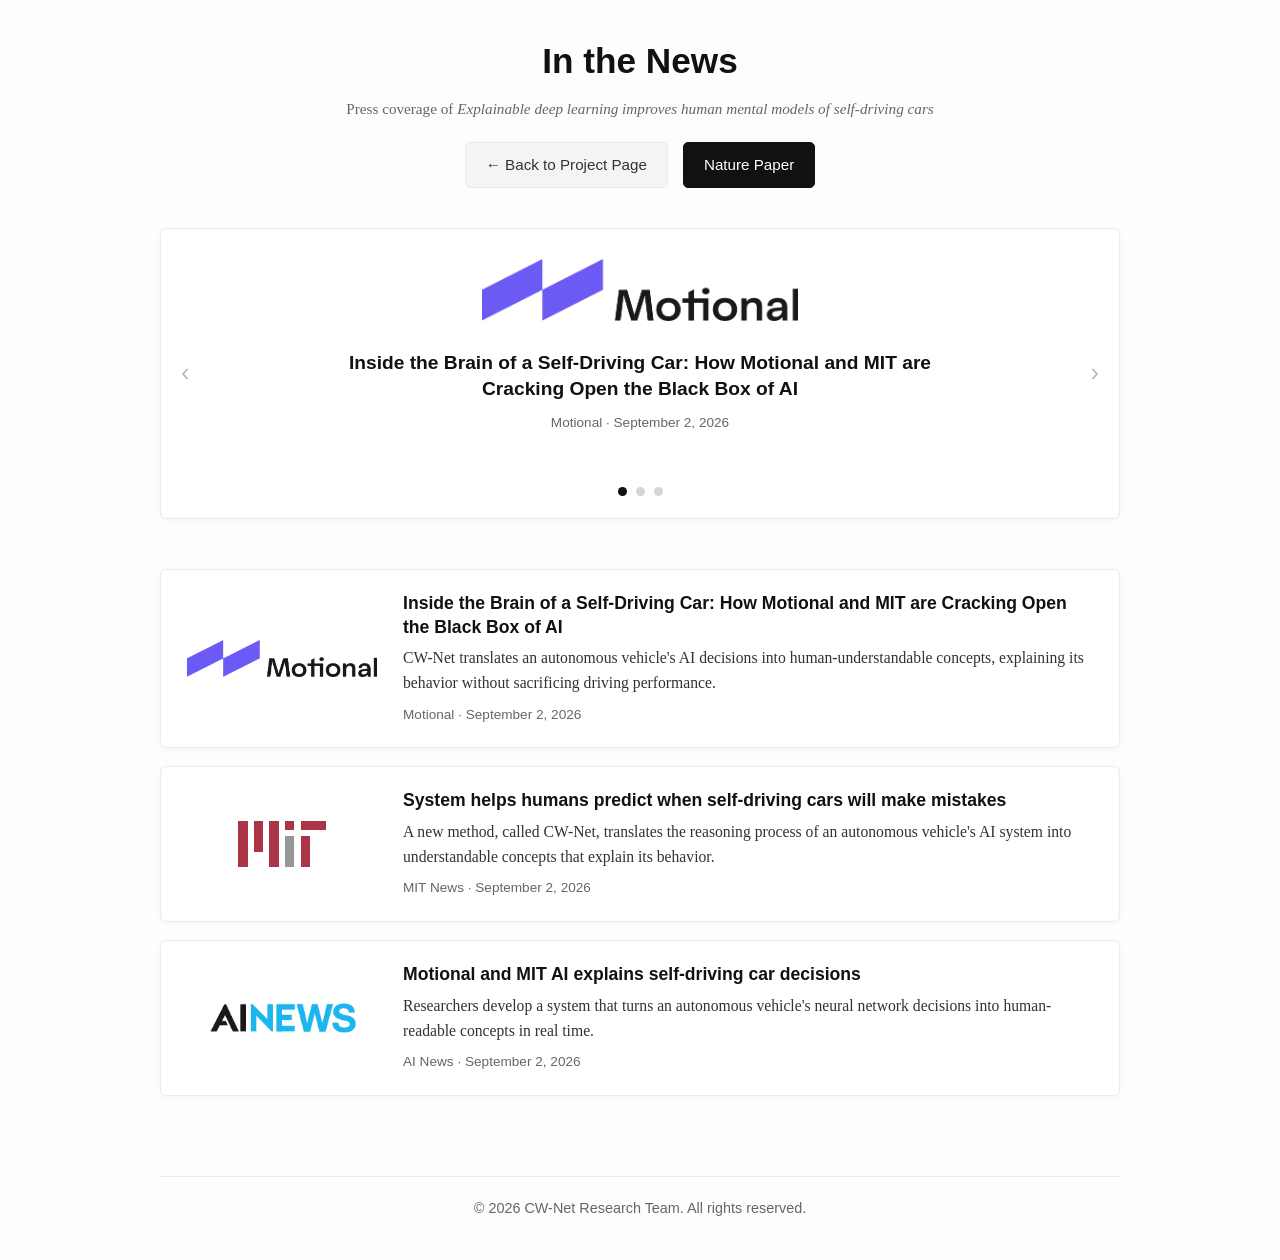
==== news.html @ b10b273d "Add 'In the News' page with logo carousel and article list" ====
<!DOCTYPE html>
<html lang="en">
<head>
    <meta charset="UTF-8">
    <meta name="viewport" content="width=device-width, initial-scale=1.0">
    <title>In the News — CW-Net</title>
    <link rel="stylesheet" href="style.css">
    <style>
        /* Rotating logo carousel */
        .carousel {
            position: relative;
            border: 1px solid var(--border-color);
            border-radius: 6px;
            background: #fff;
            box-shadow: 0 1px 5px rgba(0,0,0,0.03);
            padding: 30px 60px 22px;
            margin-bottom: 50px;
        }

        .carousel-track { position: relative; min-height: 210px; }

        .slide {
            display: block;
            text-align: center;
            color: var(--text-main);
            position: absolute;
            inset: 0;
            opacity: 0;
            visibility: hidden;
            transition: opacity 0.5s ease;
        }

        .slide.is-active { opacity: 1; visibility: visible; position: static; }
        .slide:hover { text-decoration: none; }

        .slide-logo {
            height: 62px;
            width: auto;
            max-width: 100%;
            object-fit: contain;
            opacity: 0.9;
            margin-bottom: 22px;
        }

        .slide:hover .slide-logo { opacity: 1; }

        .slide-title {
            font-family: -apple-system, BlinkMacSystemFont, "Segoe UI", Roboto, Helvetica, Arial, sans-serif;
            font-size: 1.2em;
            font-weight: 600;
            line-height: 1.35;
            color: #111;
            max-width: 640px;
            margin: 0 auto 10px;
        }

        .slide:hover .slide-title { color: var(--link-color); }
        .slide-meta { font-family: sans-serif; font-size: 0.85em; color: var(--text-light); }

        .carousel-arrow {
            position: absolute;
            top: 50%;
            transform: translateY(-50%);
            background: none;
            border: 0;
            padding: 10px;
            font-size: 1.6em;
            line-height: 1;
            color: #bbb;
            cursor: pointer;
            transition: color 0.2s;
        }

        .carousel-arrow:hover { color: #444; }
        .carousel-prev { left: 10px; }
        .carousel-next { right: 10px; }

        .carousel-dots { display: flex; justify-content: center; gap: 9px; margin-top: 18px; }

        .carousel-dot {
            width: 9px;
            height: 9px;
            padding: 0;
            border: 0;
            border-radius: 50%;
            background: #d5d5d5;
            cursor: pointer;
            transition: background 0.2s;
        }

        .carousel-dot:hover { background: #aaa; }
        .carousel-dot.is-active { background: #111; }

        /* Logo + title article cards */
        .news-list { display: flex; flex-direction: column; gap: 18px; }

        .news-card {
            display: grid;
            grid-template-columns: 190px 1fr;
            gap: 26px;
            align-items: center;
            border: 1px solid var(--border-color);
            border-radius: 6px;
            background: #fff;
            padding: 22px 26px;
            color: var(--text-main);
            box-shadow: 0 1px 5px rgba(0,0,0,0.03);
            transition: box-shadow 0.2s, transform 0.1s;
        }

        .news-card:hover {
            text-decoration: none;
            box-shadow: 0 4px 15px rgba(0,0,0,0.07);
            transform: translateY(-1px);
        }

        .news-card-logo {
            height: 46px;
            width: 100%;
            object-fit: contain;
            object-position: center;
            opacity: 0.9;
        }

        .news-card-title {
            font-family: -apple-system, BlinkMacSystemFont, "Segoe UI", Roboto, Helvetica, Arial, sans-serif;
            font-size: 1.1em;
            font-weight: 600;
            line-height: 1.35;
            color: #111;
            margin: 0 0 6px;
        }

        .news-card:hover .news-card-title { color: var(--link-color); }
        .news-card-dek { font-size: 0.98em; color: var(--text-main); margin: 0 0 8px; }
        .news-card-meta { font-family: sans-serif; font-size: 0.85em; color: var(--text-light); }

        @media (max-width: 768px) {
            .carousel { padding: 26px 20px 18px; }
            .carousel-arrow { display: none; }
            .carousel-track { min-height: 235px; }
            .news-card { grid-template-columns: 1fr; gap: 16px; text-align: center; }
            .news-card-logo { height: 40px; }
        }
    </style>
</head>
<body>

<div class="container">

    <header class="header">
        <h1 class="title">In the News</h1>
        <div class="affiliations">Press coverage of <em>Explainable deep learning improves human mental models of self-driving cars</em></div>

        <div class="nav-buttons">
            <a href="index.html" class="btn">&larr; Back to Project Page</a>
            <a href="https://www.nature.com/articles/s41586-026-10950-5" class="btn btn-primary" target="_blank">Nature Paper</a>
        </div>
    </header>

    <section class="content-section">
        <div class="carousel" id="carousel">
            <div class="carousel-track">
                <a class="slide is-active" href="https://motional.com/news/inside-brain-self-driving-car-how-motional-and-mit-are-cracking-open-black-box-ai" target="_blank">
                    <img class="slide-logo" src="imgs/motional.png" alt="Motional">
                    <div class="slide-title">Inside the Brain of a Self-Driving Car: How Motional and MIT are Cracking Open the Black Box of AI</div>
                    <div class="slide-meta">Motional &middot; September 2, 2026</div>
                </a>
                <a class="slide" href="https://news.mit.edu/2026/system-helps-humans-predict-when-self-driving-cars-will-make-mistakes-0902" target="_blank">
                    <img class="slide-logo" src="imgs/mit.svg" alt="MIT News">
                    <div class="slide-title">System helps humans predict when self-driving cars will make mistakes</div>
                    <div class="slide-meta">MIT News &middot; September 2, 2026</div>
                </a>
                <a class="slide" href="https://www.artificialintelligence-news.com/news/motional-and-mit-ai-explains-self-driving-car-decisions/" target="_blank">
                    <img class="slide-logo" src="imgs/ainews.png" alt="AI News">
                    <div class="slide-title">Motional and MIT AI explains self-driving car decisions</div>
                    <div class="slide-meta">AI News &middot; September 2, 2026</div>
                </a>
            </div>
            <button class="carousel-arrow carousel-prev" type="button" aria-label="Previous article">&lsaquo;</button>
            <button class="carousel-arrow carousel-next" type="button" aria-label="Next article">&rsaquo;</button>
            <div class="carousel-dots"></div>
        </div>

        <div class="news-list">
            <a class="news-card" href="https://motional.com/news/inside-brain-self-driving-car-how-motional-and-mit-are-cracking-open-black-box-ai" target="_blank">
                <img class="news-card-logo" src="imgs/motional.png" alt="Motional">
                <div>
                    <h2 class="news-card-title">Inside the Brain of a Self-Driving Car: How Motional and MIT are Cracking Open the Black Box of AI</h2>
                    <p class="news-card-dek">CW-Net translates an autonomous vehicle's AI decisions into human-understandable concepts, explaining its behavior without sacrificing driving performance.</p>
                    <div class="news-card-meta">Motional &middot; September 2, 2026</div>
                </div>
            </a>
            <a class="news-card" href="https://news.mit.edu/2026/system-helps-humans-predict-when-self-driving-cars-will-make-mistakes-0902" target="_blank">
                <img class="news-card-logo" src="imgs/mit.svg" alt="MIT News">
                <div>
                    <h2 class="news-card-title">System helps humans predict when self-driving cars will make mistakes</h2>
                    <p class="news-card-dek">A new method, called CW-Net, translates the reasoning process of an autonomous vehicle's AI system into understandable concepts that explain its behavior.</p>
                    <div class="news-card-meta">MIT News &middot; September 2, 2026</div>
                </div>
            </a>
            <a class="news-card" href="https://www.artificialintelligence-news.com/news/motional-and-mit-ai-explains-self-driving-car-decisions/" target="_blank">
                <img class="news-card-logo" src="imgs/ainews.png" alt="AI News">
                <div>
                    <h2 class="news-card-title">Motional and MIT AI explains self-driving car decisions</h2>
                    <p class="news-card-dek">Researchers develop a system that turns an autonomous vehicle's neural network decisions into human-readable concepts in real time.</p>
                    <div class="news-card-meta">AI News &middot; September 2, 2026</div>
                </div>
            </a>
        </div>
    </section>

    <footer class="footer">
        &copy; 2026 CW-Net Research Team. All rights reserved.
    </footer>

</div>

<script>
(function () {
    const carousel = document.getElementById('carousel');
    const slides = Array.from(carousel.querySelectorAll('.slide'));
    const dotsBox = carousel.querySelector('.carousel-dots');
    let current = 0;
    let timer = null;

    const dots = slides.map(function (_, i) {
        const dot = document.createElement('button');
        dot.type = 'button';
        dot.className = 'carousel-dot' + (i === 0 ? ' is-active' : '');
        dot.setAttribute('aria-label', 'Show article ' + (i + 1));
        dot.addEventListener('click', function () { show(i); restart(); });
        dotsBox.appendChild(dot);
        return dot;
    });

    function show(i) {
        current = (i + slides.length) % slides.length;
        slides.forEach(function (s, j) { s.classList.toggle('is-active', j === current); });
        dots.forEach(function (d, j) { d.classList.toggle('is-active', j === current); });
    }

    function restart() {
        clearInterval(timer);
        if (!window.matchMedia('(prefers-reduced-motion: reduce)').matches) {
            timer = setInterval(function () { show(current + 1); }, 5000);
        }
    }

    carousel.querySelector('.carousel-prev').addEventListener('click', function () { show(current - 1); restart(); });
    carousel.querySelector('.carousel-next').addEventListener('click', function () { show(current + 1); restart(); });
    carousel.addEventListener('mouseenter', function () { clearInterval(timer); });
    carousel.addEventListener('mouseleave', restart);

    restart();
})();
</script>

</body>
</html>
---- style.css ----
:root {
    --text-main: #333333;
    --text-light: #666666;
    --bg-color: #fdfdfd;
    --link-color: #0056b3;
    --border-color: #eaeaea;
    --btn-bg: #f4f4f4;
    --btn-hover: #e0e0e0;
}

*,
*::before,
*::after {
    box-sizing: border-box;
}

html {
    width: 100%;
    overflow-x: hidden;
    scroll-behavior: smooth;
}

body {
    width: 100%;
    min-width: 320px;
    overflow-x: hidden;
    font-family: "Palatino Linotype", "Book Antiqua", Palatino, serif;
    color: var(--text-main);
    background-color: var(--bg-color);
    line-height: 1.6;
    margin: 0;
    padding: 0;
}

h1, h2, h3, h4, .sans-serif {
    font-family: -apple-system, BlinkMacSystemFont, "Segoe UI", Roboto, Helvetica, Arial, sans-serif;
    font-weight: 400;
}

a { color: var(--link-color); text-decoration: none; }
a:hover { text-decoration: underline; }

.container {
    width: min(calc(100% - 32px), 960px);
    margin: 0 auto;
    padding: 40px 0;
}

/* Nav Buttons */
.nav-buttons {
    display: flex;
    justify-content: center;
    flex-wrap: wrap;
    gap: 15px;
    margin-top: 20px;
    margin-bottom: 40px;
}

.btn {
    font-family: sans-serif;
    background-color: var(--btn-bg);
    color: #333;
    padding: 10px 20px;
    border-radius: 5px;
    border: 1px solid var(--border-color);
    font-size: 0.95em;
    transition: background 0.2s, transform 0.1s;
}

.btn:hover {
    background-color: var(--btn-hover);
    text-decoration: none;
    transform: translateY(-1px);
}

.btn-primary {
    background-color: #111;
    color: #fff;
    border-color: #111;
}

.btn-primary:hover {
    background-color: #333;
    color: #fff;
}

.btn-disabled {
    opacity: 0.65;
    cursor: default;
}

.btn-disabled:hover {
    background-color: var(--btn-bg);
    color: #333;
    transform: none;
    text-decoration: none;
}

/* Header & Logos */
.header {
    text-align: center;
    margin-bottom: 30px;
}

.logos {
    display: flex;
    justify-content: center;
    align-items: center;
    flex-wrap: wrap;
    gap: 28px;
    width: 100%;
    max-width: 520px;
    margin: 0 auto 30px;
}

/* Separate classes avoid relying on the files' very large intrinsic sizes. */
.logos img {
    display: block;
    flex: 0 1 auto;
    max-width: 100%;
    height: auto;
    object-fit: contain;
    opacity: 0.9;
    transition: opacity 0.3s ease;
}

.logo-mit {
    width: 145px !important;
    max-height: 64px;
}

.logo-motional {
    width: 225px !important;
    max-height: 64px;
}

.logos img:hover { opacity: 1; }

.title {
    font-size: clamp(1.8rem, 4vw, 2.2rem);
    line-height: 1.2;
    font-weight: 600;
    margin: 0 0 15px;
    color: #111;
}
.publication-badge { display: inline-block; background-color: #111; color: #fff; padding: 5px 12px; font-size: 0.9em; border-radius: 4px; margin-bottom: 20px; font-family: sans-serif; letter-spacing: 0.5px; }

.authors { font-size: 1.15em; margin-bottom: 10px; }
.authors a { color: var(--text-main); text-decoration: underline; text-decoration-color: #aaa; text-decoration-thickness: 1px; text-underline-offset: 3px; transition: color 0.2s; }
.authors a:hover { color: var(--link-color); text-decoration-color: var(--link-color); }
.affiliations { font-size: 0.95em; color: var(--text-light); margin-bottom: 8px; }
.author-notes { font-size: 0.9em; color: var(--text-light); margin-bottom: 20px; font-family: sans-serif; }

/* Content Sections */
.content-section { margin-bottom: 60px; }
.section-title {
    font-size: clamp(1.45rem, 3vw, 1.8rem);
    line-height: 1.25;
    border-bottom: 2px solid var(--text-main);
    padding-bottom: 10px;
    margin-bottom: 25px;
}
.abstract-text { text-align: justify; font-size: 1.05em; }

/* Figures */
.figure-img {
    display: block;
    width: 100%;
    max-width: 850px;
    height: auto;
    margin: 30px auto 15px;
    border-radius: 6px;
    box-shadow: 0 4px 15px rgba(0,0,0,0.05);
    border: 1px solid var(--border-color);
}
.figure-caption { text-align: center; font-family: sans-serif; font-size: 0.9em; color: var(--text-light); margin-bottom: 30px; }

/* Side-by-Side Layout */
.figure-row {
    display: flex;
    gap: 20px;
    margin: 30px 0;
    align-items: flex-start;
}

.figure-col { flex: 1; }
.figure-col .figure-img { margin-top: 0; margin-bottom: 10px; }

/* Video Grids */
.video-grid-3 {
    display: grid;
    grid-template-columns: repeat(auto-fit, minmax(min(100%, 280px), 1fr));
    gap: 20px;
    margin-top: 30px;
}

/* Strict 2-Column Grid for comparisons */
.video-grid-2-col {
    display: grid;
    grid-template-columns: repeat(2, minmax(0, 1fr));
    gap: 20px;
    margin-top: 30px;
    margin-bottom: 40px;
}
.grid-header { font-family: sans-serif; font-size: 1.1em; font-weight: 600; text-align: center; margin-bottom: -10px; color: #444; }

@media (max-width: 768px) {
    .container {
        width: min(calc(100% - 24px), 960px);
        padding-top: 24px;
    }

    .logos {
        gap: 18px;
        margin-bottom: 24px;
    }

    .logo-mit { width: 120px !important; }
    .logo-motional { width: 185px !important; }

    .figure-row { flex-direction: column; }
    .video-grid-2-col { grid-template-columns: 1fr; }
    .grid-header { display: none; } /* Hide column headers on mobile stack */
    .abstract-text { text-align: left; }
}

@media (max-width: 420px) {
    .logos {
        flex-direction: column;
        gap: 12px;
    }

    .logo-mit { width: 110px !important; }
    .logo-motional { width: 170px !important; }

    .btn {
        width: 100%;
        text-align: center;
    }
}

.video-wrapper {
    min-width: 0;
    background: #fff;
    border: 1px solid var(--border-color);
    padding: 10px;
    border-radius: 6px;
    box-shadow: 0 1px 5px rgba(0,0,0,0.03);
}
.video-container { position: relative; padding-bottom: 56.25%; height: 0; overflow: hidden; border-radius: 4px; }
.video-container iframe { position: absolute; top: 0; left: 0; width: 100%; height: 100%; border: 0; }
.video-caption { text-align: center; font-family: sans-serif; font-size: 0.9em; color: var(--text-light); margin-top: 10px; font-weight: 500; }

/* Citation Block */
.citation-block { background: #f8f9fa; padding: 20px; border-left: 4px solid #111; border-radius: 4px; font-family: monospace; font-size: 0.9em; overflow-x: auto; color: #444; }

/* SAGAT Concept Blocks */
.concept-block { margin-bottom: 50px; padding-bottom: 40px; border-bottom: 1px solid var(--border-color); }
.concept-block:last-of-type { border-bottom: none; padding-bottom: 0; }
.concept-header { font-size: 1.3em; font-weight: 600; color: #222; margin: 0 0 15px 0; }

.footer { text-align: center; margin-top: 80px; padding-top: 20px; border-top: 1px solid var(--border-color); font-size: 0.9em; color: var(--text-light); font-family: sans-serif; }
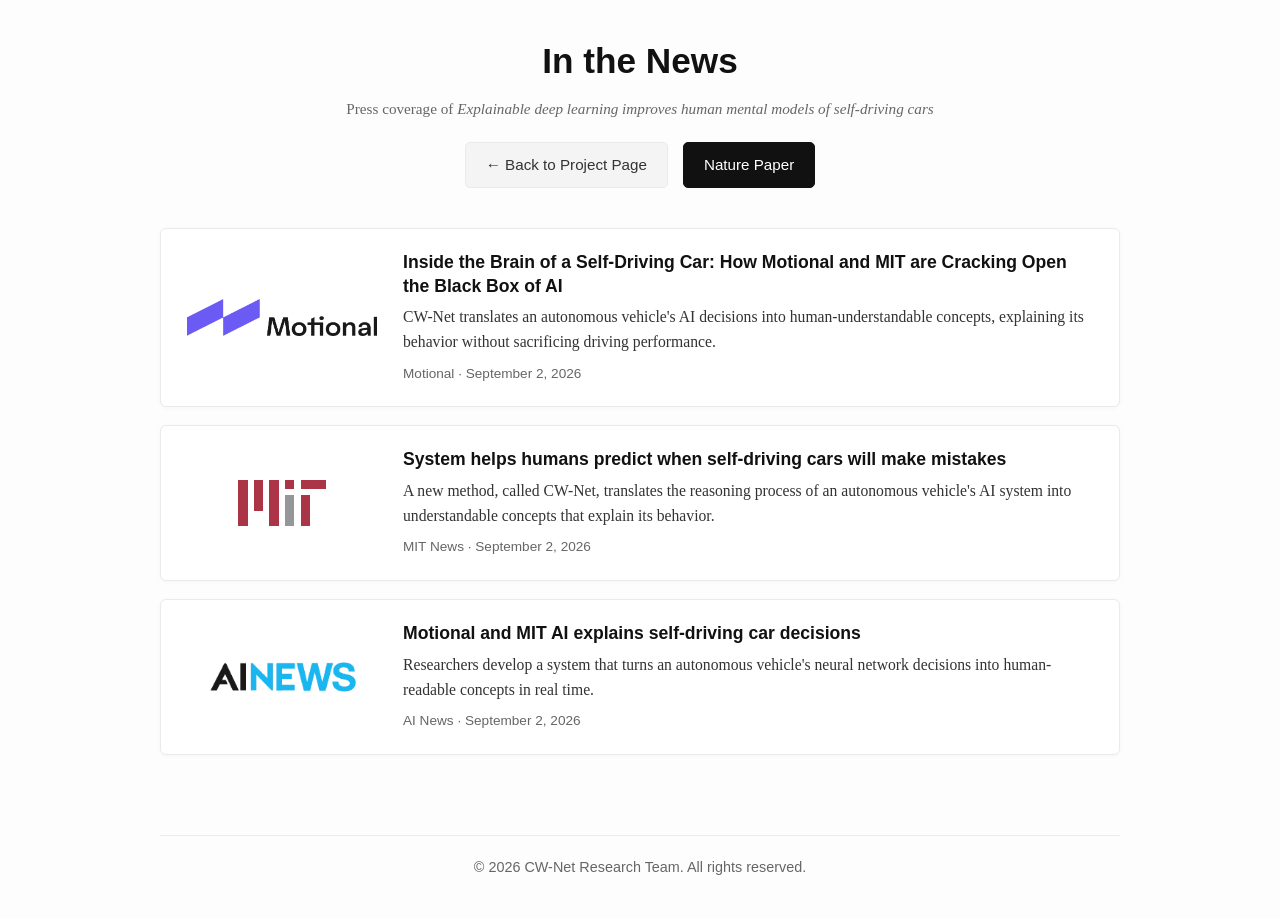
==== commit e6d616fa: "Remove news carousel, keep static article list" ====
--- a/news.html
+++ b/news.html
@@ -6,91 +6,6 @@
     <title>In the News — CW-Net</title>
     <link rel="stylesheet" href="style.css">
     <style>
-        /* Rotating logo carousel */
-        .carousel {
-            position: relative;
-            border: 1px solid var(--border-color);
-            border-radius: 6px;
-            background: #fff;
-            box-shadow: 0 1px 5px rgba(0,0,0,0.03);
-            padding: 30px 60px 22px;
-            margin-bottom: 50px;
-        }
-
-        .carousel-track { position: relative; min-height: 210px; }
-
-        .slide {
-            display: block;
-            text-align: center;
-            color: var(--text-main);
-            position: absolute;
-            inset: 0;
-            opacity: 0;
-            visibility: hidden;
-            transition: opacity 0.5s ease;
-        }
-
-        .slide.is-active { opacity: 1; visibility: visible; position: static; }
-        .slide:hover { text-decoration: none; }
-
-        .slide-logo {
-            height: 62px;
-            width: auto;
-            max-width: 100%;
-            object-fit: contain;
-            opacity: 0.9;
-            margin-bottom: 22px;
-        }
-
-        .slide:hover .slide-logo { opacity: 1; }
-
-        .slide-title {
-            font-family: -apple-system, BlinkMacSystemFont, "Segoe UI", Roboto, Helvetica, Arial, sans-serif;
-            font-size: 1.2em;
-            font-weight: 600;
-            line-height: 1.35;
-            color: #111;
-            max-width: 640px;
-            margin: 0 auto 10px;
-        }
-
-        .slide:hover .slide-title { color: var(--link-color); }
-        .slide-meta { font-family: sans-serif; font-size: 0.85em; color: var(--text-light); }
-
-        .carousel-arrow {
-            position: absolute;
-            top: 50%;
-            transform: translateY(-50%);
-            background: none;
-            border: 0;
-            padding: 10px;
-            font-size: 1.6em;
-            line-height: 1;
-            color: #bbb;
-            cursor: pointer;
-            transition: color 0.2s;
-        }
-
-        .carousel-arrow:hover { color: #444; }
-        .carousel-prev { left: 10px; }
-        .carousel-next { right: 10px; }
-
-        .carousel-dots { display: flex; justify-content: center; gap: 9px; margin-top: 18px; }
-
-        .carousel-dot {
-            width: 9px;
-            height: 9px;
-            padding: 0;
-            border: 0;
-            border-radius: 50%;
-            background: #d5d5d5;
-            cursor: pointer;
-            transition: background 0.2s;
-        }
-
-        .carousel-dot:hover { background: #aaa; }
-        .carousel-dot.is-active { background: #111; }
-
         /* Logo + title article cards */
         .news-list { display: flex; flex-direction: column; gap: 18px; }
 
@@ -136,9 +51,6 @@
         .news-card-meta { font-family: sans-serif; font-size: 0.85em; color: var(--text-light); }
 
         @media (max-width: 768px) {
-            .carousel { padding: 26px 20px 18px; }
-            .carousel-arrow { display: none; }
-            .carousel-track { min-height: 235px; }
             .news-card { grid-template-columns: 1fr; gap: 16px; text-align: center; }
             .news-card-logo { height: 40px; }
         }
@@ -159,29 +71,6 @@
     </header>
 
     <section class="content-section">
-        <div class="carousel" id="carousel">
-            <div class="carousel-track">
-                <a class="slide is-active" href="https://motional.com/news/inside-brain-self-driving-car-how-motional-and-mit-are-cracking-open-black-box-ai" target="_blank">
-                    <img class="slide-logo" src="imgs/motional.png" alt="Motional">
-                    <div class="slide-title">Inside the Brain of a Self-Driving Car: How Motional and MIT are Cracking Open the Black Box of AI</div>
-                    <div class="slide-meta">Motional &middot; September 2, 2026</div>
-                </a>
-                <a class="slide" href="https://news.mit.edu/2026/system-helps-humans-predict-when-self-driving-cars-will-make-mistakes-0902" target="_blank">
-                    <img class="slide-logo" src="imgs/mit.svg" alt="MIT News">
-                    <div class="slide-title">System helps humans predict when self-driving cars will make mistakes</div>
-                    <div class="slide-meta">MIT News &middot; September 2, 2026</div>
-                </a>
-                <a class="slide" href="https://www.artificialintelligence-news.com/news/motional-and-mit-ai-explains-self-driving-car-decisions/" target="_blank">
-                    <img class="slide-logo" src="imgs/ainews.png" alt="AI News">
-                    <div class="slide-title">Motional and MIT AI explains self-driving car decisions</div>
-                    <div class="slide-meta">AI News &middot; September 2, 2026</div>
-                </a>
-            </div>
-            <button class="carousel-arrow carousel-prev" type="button" aria-label="Previous article">&lsaquo;</button>
-            <button class="carousel-arrow carousel-next" type="button" aria-label="Next article">&rsaquo;</button>
-            <div class="carousel-dots"></div>
-        </div>
-
         <div class="news-list">
             <a class="news-card" href="https://motional.com/news/inside-brain-self-driving-car-how-motional-and-mit-are-cracking-open-black-box-ai" target="_blank">
                 <img class="news-card-logo" src="imgs/motional.png" alt="Motional">
@@ -216,45 +105,5 @@
 
 </div>
 
-<script>
-(function () {
-    const carousel = document.getElementById('carousel');
-    const slides = Array.from(carousel.querySelectorAll('.slide'));
-    const dotsBox = carousel.querySelector('.carousel-dots');
-    let current = 0;
-    let timer = null;
-
-    const dots = slides.map(function (_, i) {
-        const dot = document.createElement('button');
-        dot.type = 'button';
-        dot.className = 'carousel-dot' + (i === 0 ? ' is-active' : '');
-        dot.setAttribute('aria-label', 'Show article ' + (i + 1));
-        dot.addEventListener('click', function () { show(i); restart(); });
-        dotsBox.appendChild(dot);
-        return dot;
-    });
-
-    function show(i) {
-        current = (i + slides.length) % slides.length;
-        slides.forEach(function (s, j) { s.classList.toggle('is-active', j === current); });
-        dots.forEach(function (d, j) { d.classList.toggle('is-active', j === current); });
-    }
-
-    function restart() {
-        clearInterval(timer);
-        if (!window.matchMedia('(prefers-reduced-motion: reduce)').matches) {
-            timer = setInterval(function () { show(current + 1); }, 5000);
-        }
-    }
-
-    carousel.querySelector('.carousel-prev').addEventListener('click', function () { show(current - 1); restart(); });
-    carousel.querySelector('.carousel-next').addEventListener('click', function () { show(current + 1); restart(); });
-    carousel.addEventListener('mouseenter', function () { clearInterval(timer); });
-    carousel.addEventListener('mouseleave', restart);
-
-    restart();
-})();
-</script>
-
 </body>
 </html>
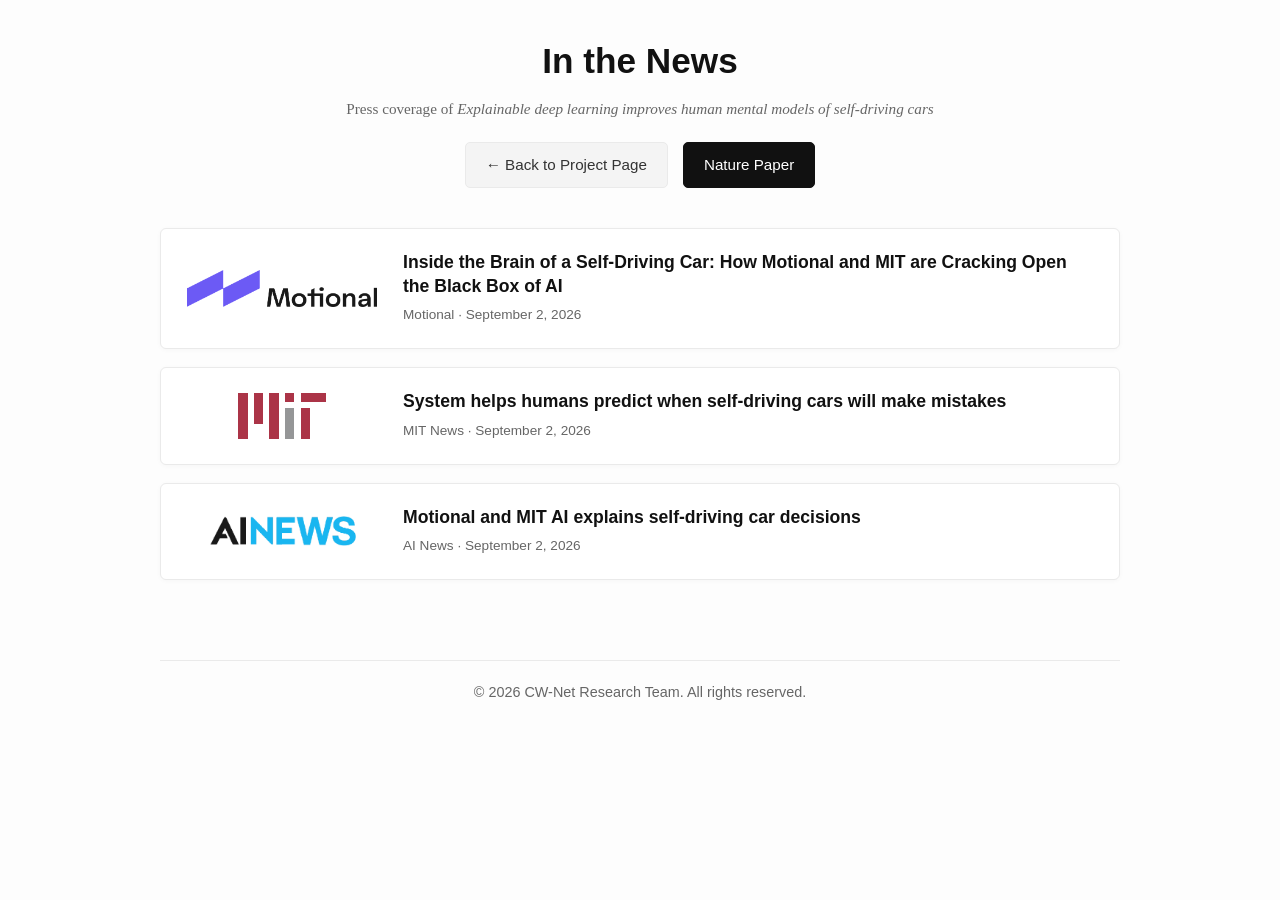
==== commit 3d695b03: "Link Nature paper throughout, drop news deks" ====
--- a/news.html
+++ b/news.html
@@ -47,7 +47,6 @@
         }
 
         .news-card:hover .news-card-title { color: var(--link-color); }
-        .news-card-dek { font-size: 0.98em; color: var(--text-main); margin: 0 0 8px; }
         .news-card-meta { font-family: sans-serif; font-size: 0.85em; color: var(--text-light); }
 
         @media (max-width: 768px) {
@@ -76,7 +75,6 @@
                 <img class="news-card-logo" src="imgs/motional.png" alt="Motional">
                 <div>
                     <h2 class="news-card-title">Inside the Brain of a Self-Driving Car: How Motional and MIT are Cracking Open the Black Box of AI</h2>
-                    <p class="news-card-dek">CW-Net translates an autonomous vehicle's AI decisions into human-understandable concepts, explaining its behavior without sacrificing driving performance.</p>
                     <div class="news-card-meta">Motional &middot; September 2, 2026</div>
                 </div>
             </a>
@@ -84,7 +82,6 @@
                 <img class="news-card-logo" src="imgs/mit.svg" alt="MIT News">
                 <div>
                     <h2 class="news-card-title">System helps humans predict when self-driving cars will make mistakes</h2>
-                    <p class="news-card-dek">A new method, called CW-Net, translates the reasoning process of an autonomous vehicle's AI system into understandable concepts that explain its behavior.</p>
                     <div class="news-card-meta">MIT News &middot; September 2, 2026</div>
                 </div>
             </a>
@@ -92,7 +89,6 @@
                 <img class="news-card-logo" src="imgs/ainews.png" alt="AI News">
                 <div>
                     <h2 class="news-card-title">Motional and MIT AI explains self-driving car decisions</h2>
-                    <p class="news-card-dek">Researchers develop a system that turns an autonomous vehicle's neural network decisions into human-readable concepts in real time.</p>
                     <div class="news-card-meta">AI News &middot; September 2, 2026</div>
                 </div>
             </a>
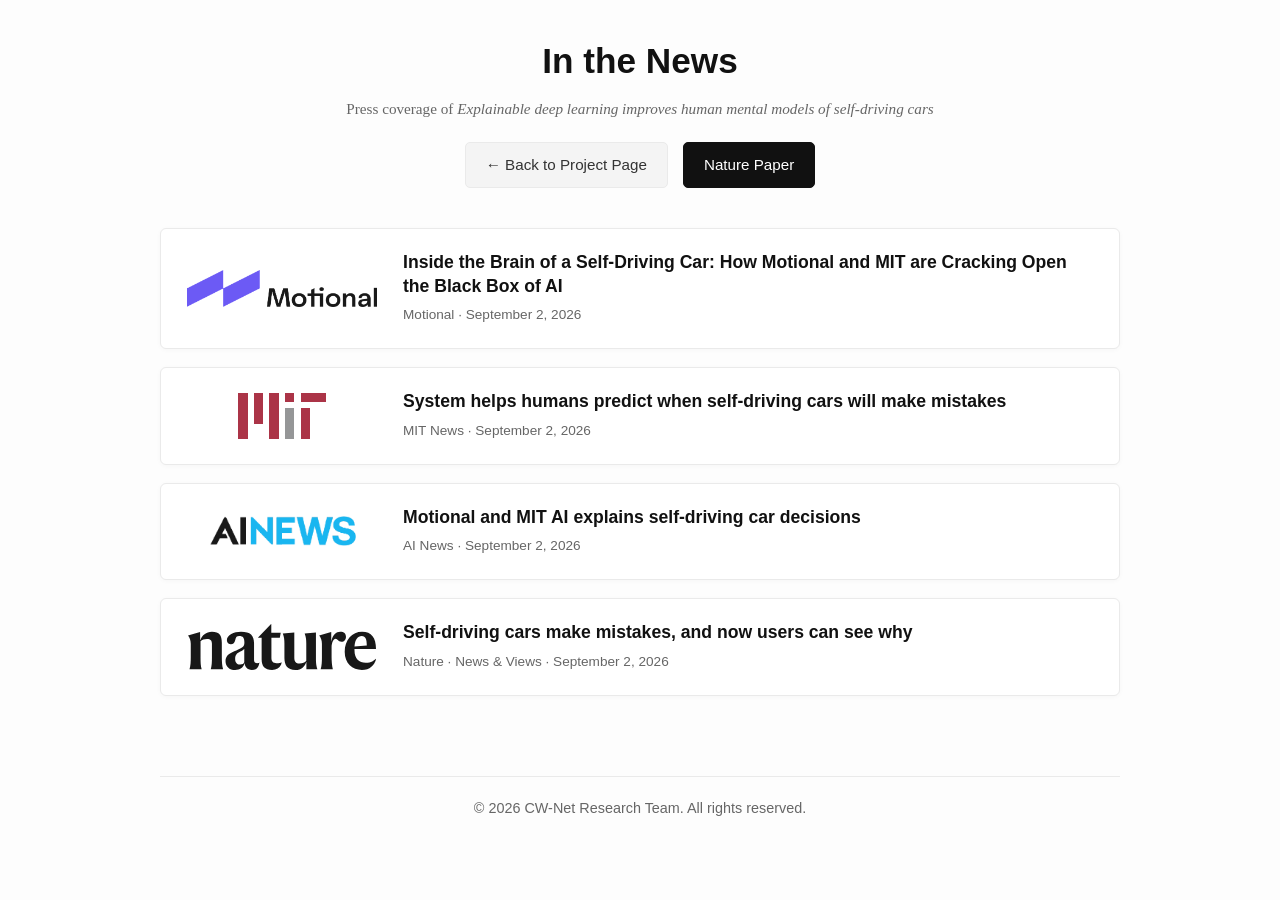
==== commit 9d5087fc: "Add Nature News & Views piece to In the News" ====
--- a/news.html
+++ b/news.html
@@ -92,6 +92,13 @@
                     <div class="news-card-meta">AI News &middot; September 2, 2026</div>
                 </div>
             </a>
+            <a class="news-card" href="https://www.nature.com/articles/d41586-026-02467-8" target="_blank">
+                <img class="news-card-logo" src="imgs/nature.svg" alt="Nature">
+                <div>
+                    <h2 class="news-card-title">Self-driving cars make mistakes, and now users can see why</h2>
+                    <div class="news-card-meta">Nature &middot; News &amp; Views &middot; September 2, 2026</div>
+                </div>
+            </a>
         </div>
     </section>
 
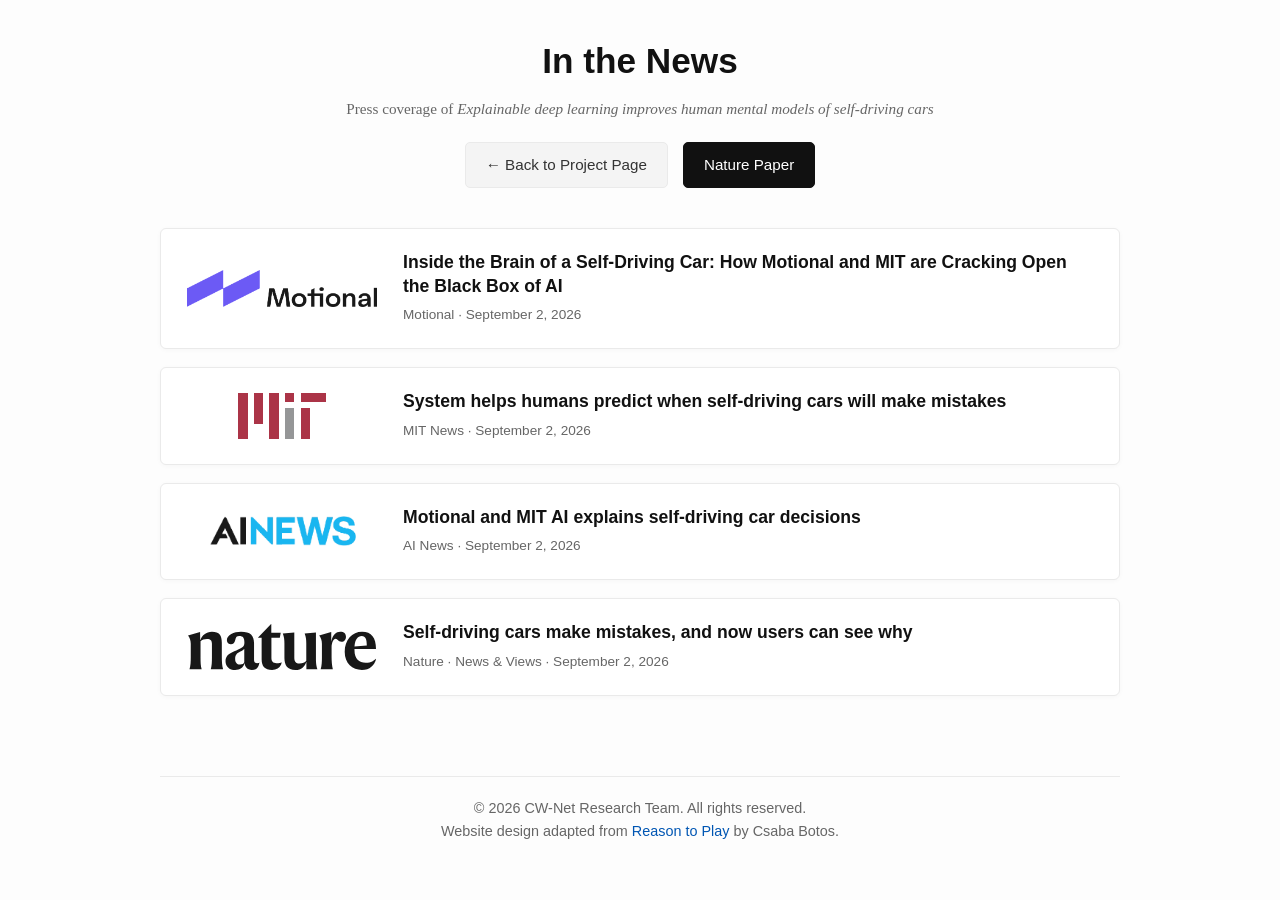
==== commit c6e28cca: "Credit Reason to Play design in footers" ====
--- a/news.html
+++ b/news.html
@@ -103,7 +103,8 @@
     </section>
 
     <footer class="footer">
-        &copy; 2026 CW-Net Research Team. All rights reserved.
+        &copy; 2026 CW-Net Research Team. All rights reserved.<br>
+        Website design adapted from <a href="https://botcs.github.io/reason-to-play/" target="_blank">Reason to Play</a> by Csaba Botos.
     </footer>
 
 </div>
